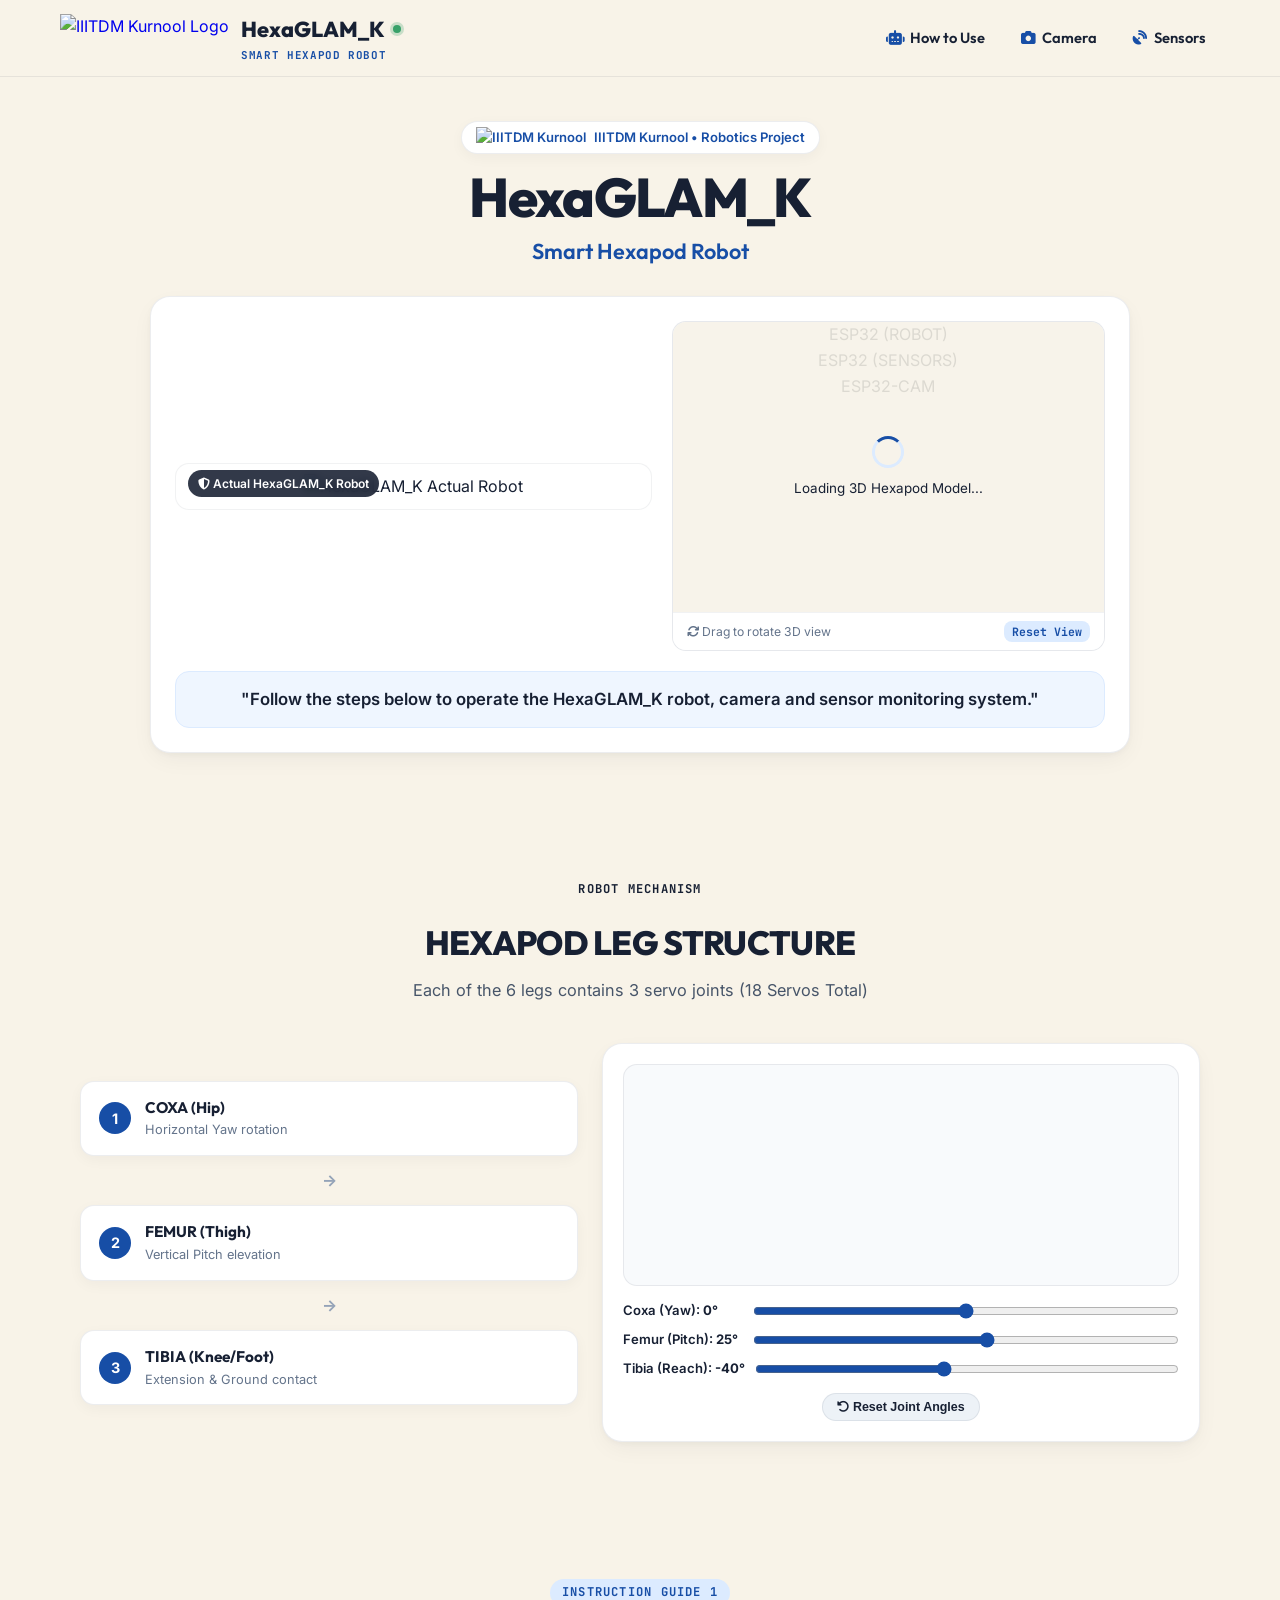
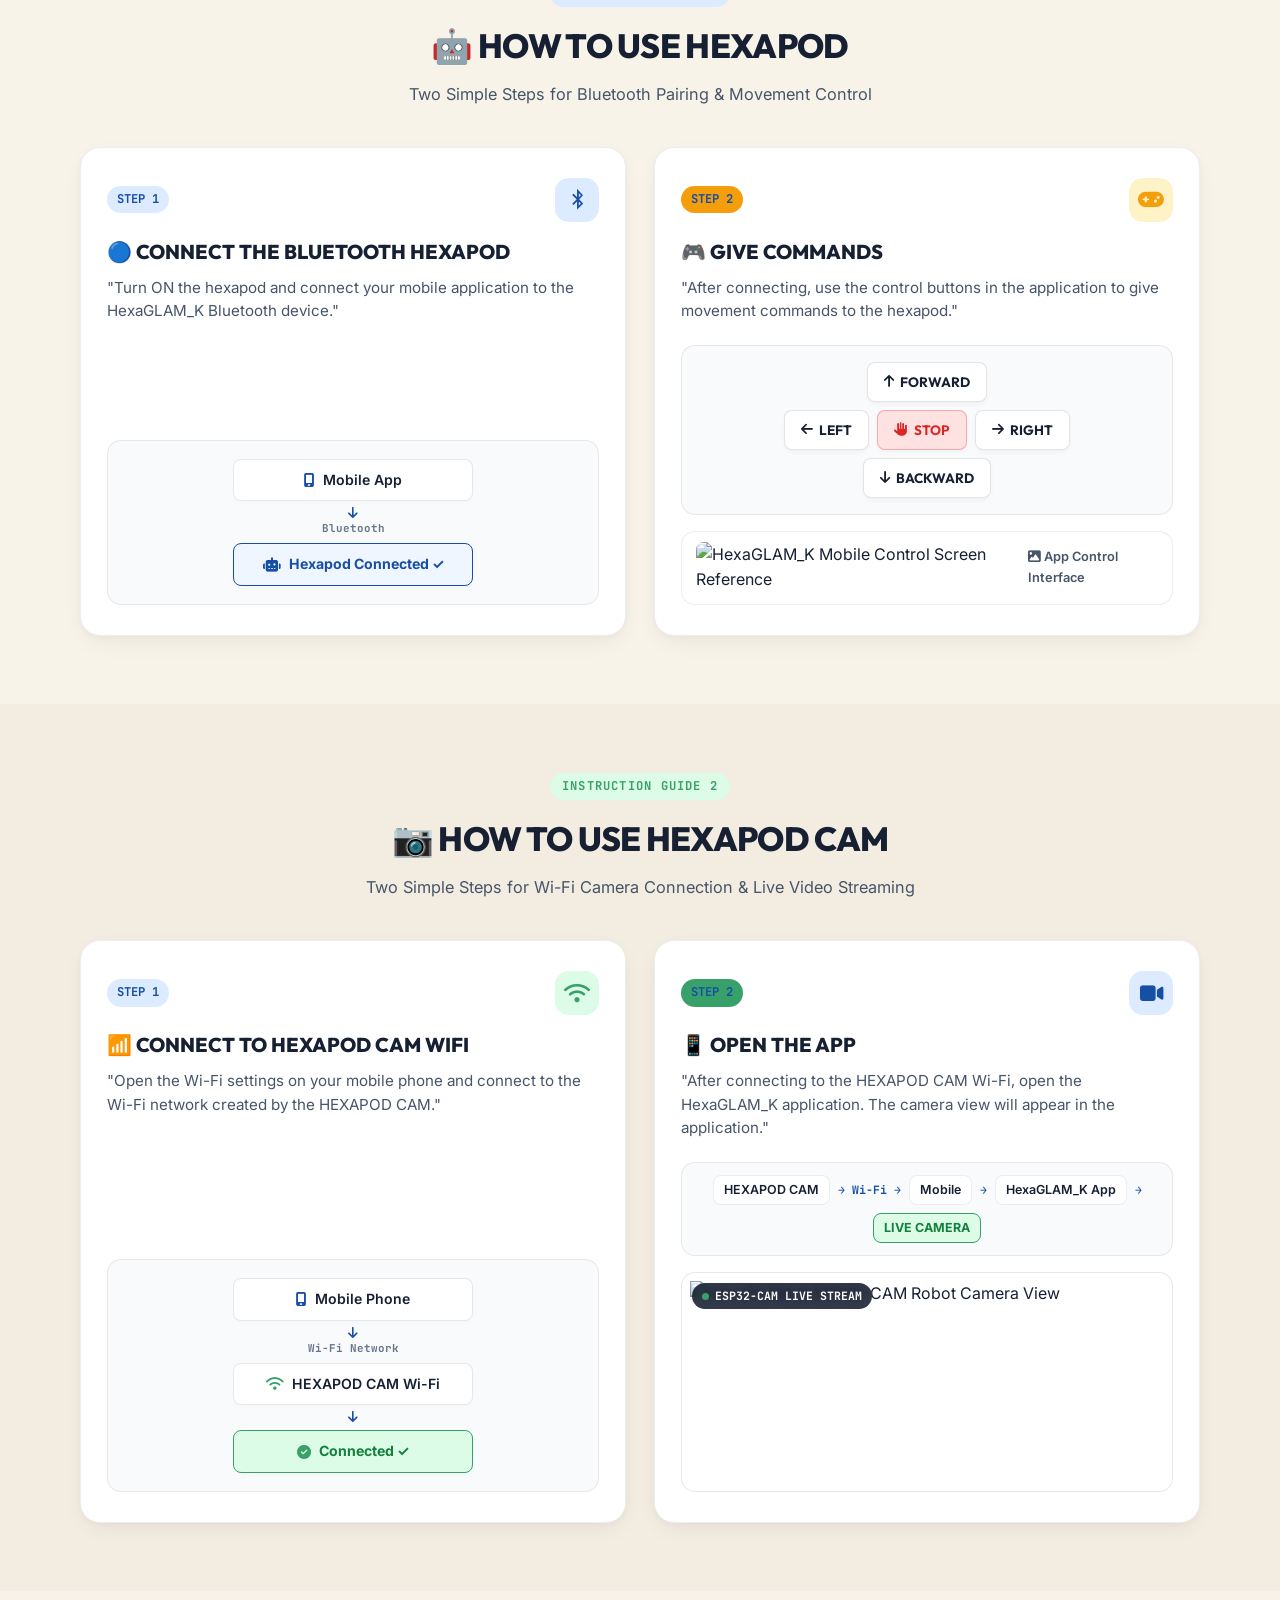
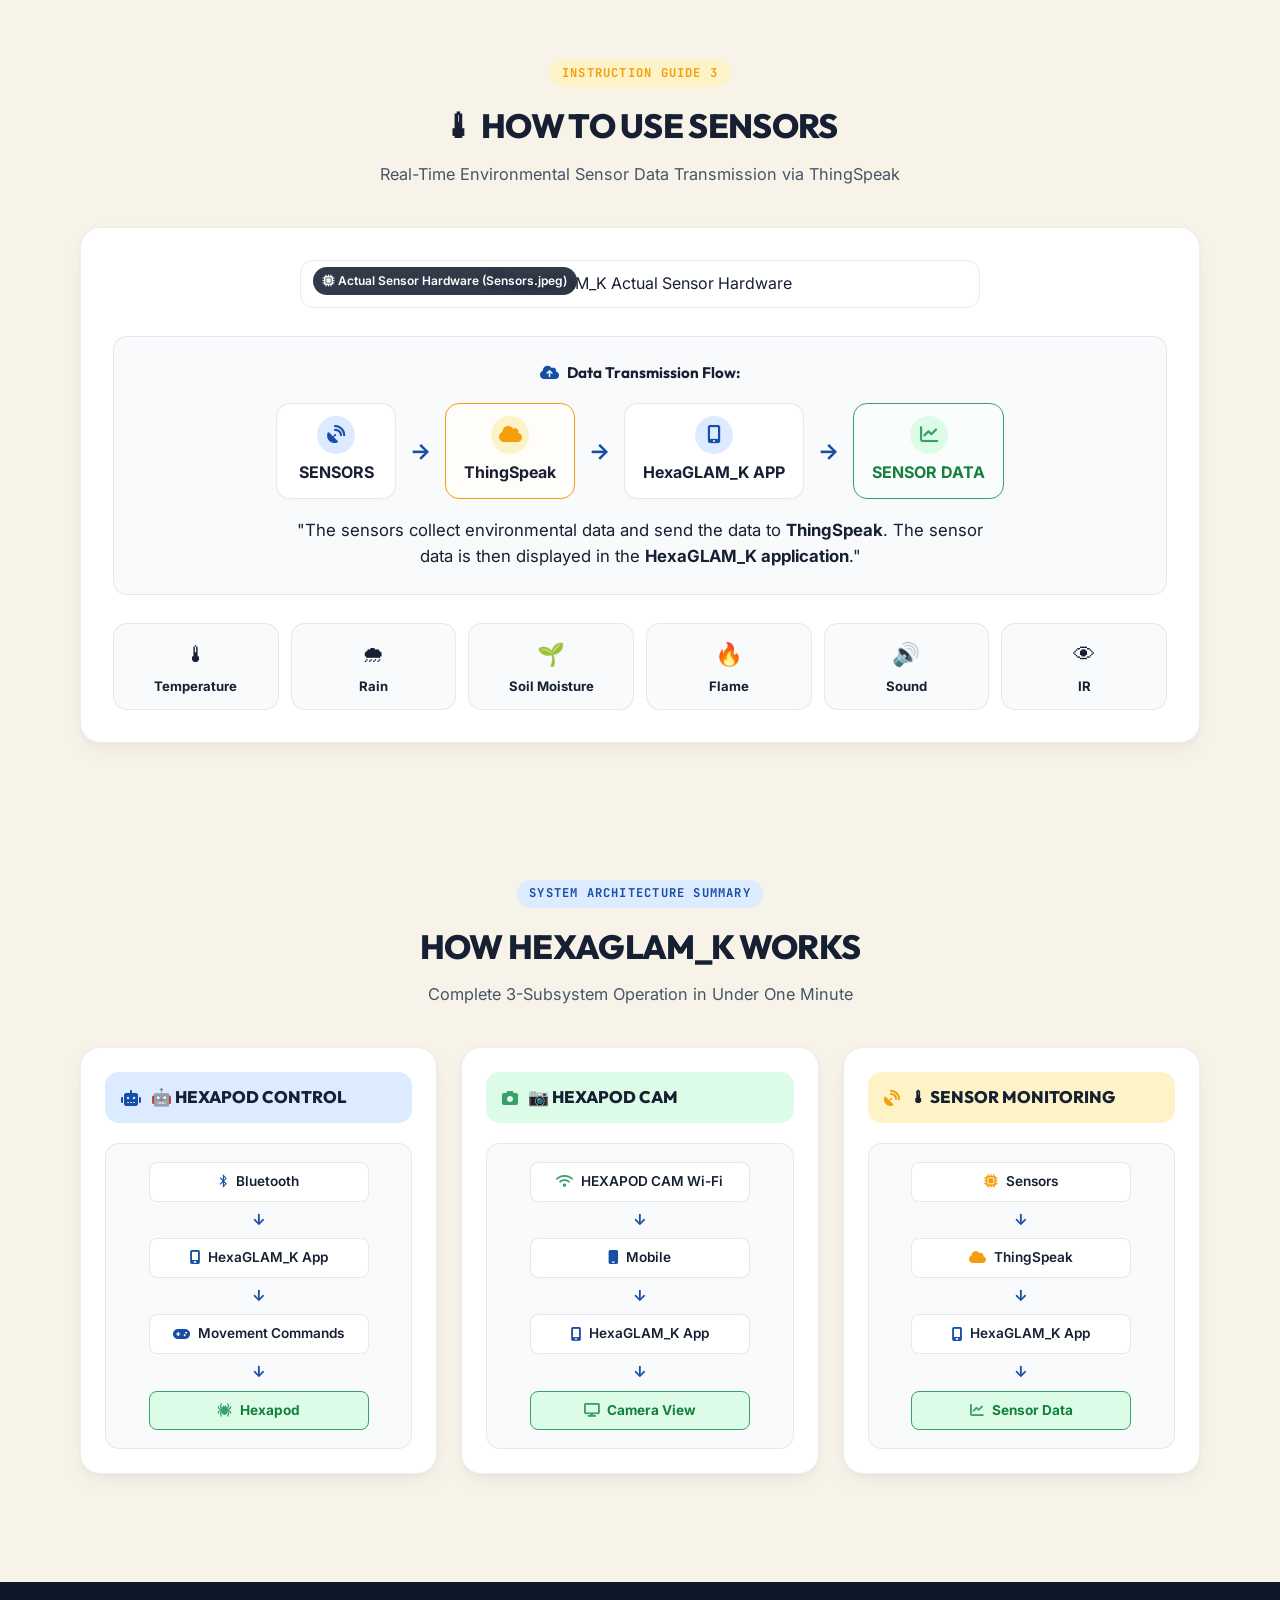
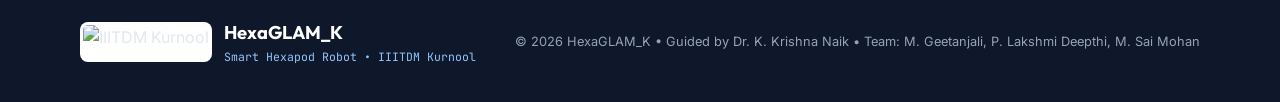
==== Codes/index.html @ fe48b681 "Add files via upload" ====
<!DOCTYPE html>
<html lang="en">

<head>
  <meta charset="UTF-8">
  <meta name="viewport" content="width=device-width, initial-scale=1.0">
  <meta http-equiv="X-UA-Compatible" content="ie=edge">
  <title>HexaGLAM_K – Smart Hexapod Robot | Quick Operation Guide</title>
  <meta name="description"
    content="Quick and simple operational guide for HexaGLAM_K Smart Hexapod Robot, ESP32-CAM live streaming, and ThingSpeak environmental sensor monitoring at IIITDM Kurnool.">

  <!-- Favicon -->
  <link rel="icon" type="image/png" href="assets/IIIT.png">

  <!-- Google Fonts -->
  <link rel="preconnect" href="https://fonts.googleapis.com">
  <link rel="preconnect" href="https://fonts.gstatic.com" crossorigin>
  <link
    href="https://fonts.googleapis.com/css2?family=Inter:wght@400;500;600;700&family=JetBrains+Mono:wght@500;700&family=Outfit:wght@600;700;800&display=swap"
    rel="stylesheet">

  <!-- Font Awesome Icons -->
  <link rel="stylesheet" href="https://cdnjs.cloudflare.com/ajax/libs/font-awesome/6.5.1/css/all.min.css">

  <!-- Custom Stylesheet -->
  <link rel="stylesheet" href="style.css">
</head>

<body id="top">

  <!-- ============================================================
       HEADER (CLEAN & SIMPLE)
       ============================================================ -->
  <header class="site-header" id="siteHeader">
    <div class="header-container">
      <div class="brand-group">
        <a href="#top" class="brand-link" title="HexaGLAM_K - IIITDM Kurnool">
          <img src="assets/IIIT.png" alt="IIITDM Kurnool Logo" class="brand-logo-iiit">
          <div class="brand-text">
            <div class="brand-title">
              HexaGLAM_K
              <span class="badge-status-dot" title="Ready"></span>
            </div>
            <div class="brand-subtitle">SMART HEXAPOD ROBOT</div>
          </div>
        </a>
      </div>

      <nav class="nav-menu" id="navMenu">
        <ul class="nav-list">
          <li><a href="#how-to-use" class="nav-link"><i class="fa-solid fa-robot text-primary"></i> How to Use</a></li>
          <li><a href="#camera-section" class="nav-link"><i class="fa-solid fa-camera text-primary"></i> Camera</a></li>
          <li><a href="#sensors-section" class="nav-link"><i class="fa-solid fa-satellite-dish text-primary"></i>
              Sensors</a></li>
        </ul>
      </nav>

      <button class="hamburger-btn" id="hamburgerBtn" aria-label="Toggle navigation">
        <span class="bar"></span>
        <span class="bar"></span>
        <span class="bar"></span>
      </button>
    </div>
  </header>

  <main>
    <!-- ============================================================
         HERO SECTION
         ============================================================ -->
    <section class="hero-section" id="hero">
      <div class="container hero-center-container">

        <div class="hero-badge">
          <img src="assets/IIIT.png" alt="IIITDM Kurnool" class="badge-icon-img">
          <span>IIITDM Kurnool &bull; Robotics Project</span>
        </div>

        <h1 class="hero-title">HexaGLAM_K</h1>
        <h2 class="hero-subtitle">Smart Hexapod Robot</h2>

        <!-- Actual Uploaded Robot Image Display & 3D Viewer -->
        <div class="hero-robot-card white-card">
          <div class="robot-media-grid">
            <div class="robot-img-wrapper">
              <img src="assets/zoom hexapod.jpeg" alt="HexaGLAM_K Actual Robot"
                class="hero-real-robot-img zoomable-img">
              <div class="robot-img-tag"><i class="fa-solid fa-shield-halved"></i> Actual HexaGLAM_K Robot</div>
            </div>

            <!-- Interactive 3D Canvas -->
            <div class="robot-3d-wrapper">
              <div class="three-container" id="threeCanvasContainer">
                <div class="three-loading" id="threeLoading">
                  <div class="spinner"></div>
                  <p>Loading 3D Hexapod Model...</p>
                </div>
                <div class="hud-annotation hud-esp32" id="hudEsp32">
                  <div class="hud-pin"></div>
                  <div class="hud-box">ESP32 (ROBOT)</div>
                </div>
                <div class="hud-annotation hud-sensors" id="hudSensors">
                  <div class="hud-pin"></div>
                  <div class="hud-box">ESP32 (SENSORS)</div>
                </div>
                <div class="hud-annotation hud-cam" id="hudCam">
                  <div class="hud-pin"></div>
                  <div class="hud-box">ESP32-CAM</div>
                </div>
              </div>
              <div class="robot-3d-hint">
                <span><i class="fa-solid fa-arrows-rotate"></i> Drag to rotate 3D view</span>
                <button class="btn-reset-sm" id="btnResetView">Reset View</button>
              </div>
            </div>
          </div>

          <p class="hero-instruction-lead">
            "Follow the steps below to operate the HexaGLAM_K robot, camera and sensor monitoring system."
          </p>
        </div>

      </div>
    </section>

    <!-- ============================================================
         LEG STRUCTURE & 3-DOF KINEMATICS (KEPT CLEAN & CONCISE)
         ============================================================ -->
    <section class="section leg-section" id="leg-structure">
      <div class="container">
        <div class="section-header text-center">
          <div class="section-tag">ROBOT MECHANISM</div>
          <h2 class="section-title">HEXAPOD LEG STRUCTURE</h2>
          <p class="section-subtitle">Each of the 6 legs contains 3 servo joints (18 Servos Total)</p>
        </div>

        <div class="leg-mini-grid">
          <!-- 3 Joints Cards -->
          <div class="leg-joints-row">
            <div class="joint-pill-card">
              <div class="jp-num">1</div>
              <div>
                <strong>COXA (Hip)</strong>
                <p>Horizontal Yaw rotation</p>
              </div>
            </div>
            <div class="jp-arrow">&rarr;</div>
            <div class="joint-pill-card">
              <div class="jp-num">2</div>
              <div>
                <strong>FEMUR (Thigh)</strong>
                <p>Vertical Pitch elevation</p>
              </div>
            </div>
            <div class="jp-arrow">&rarr;</div>
            <div class="joint-pill-card">
              <div class="jp-num">3</div>
              <div>
                <strong>TIBIA (Knee/Foot)</strong>
                <p>Extension &amp; Ground contact</p>
              </div>
            </div>
          </div>

          <!-- Interactive 2D Leg Simulator -->
          <div class="leg-sim-card white-card">
            <div class="leg-sim-canvas-box">
              <canvas id="legCanvas" width="400" height="220"></canvas>
            </div>
            <div class="leg-sim-controls">
              <div class="slider-row">
                <span>Coxa (Yaw): <b id="valCoxa">0&deg;</b></span>
                <input type="range" id="sliderCoxa" min="-45" max="45" value="0" class="custom-range">
              </div>
              <div class="slider-row">
                <span>Femur (Pitch): <b id="valFemur">25&deg;</b></span>
                <input type="range" id="sliderFemur" min="-30" max="70" value="25" class="custom-range">
              </div>
              <div class="slider-row">
                <span>Tibia (Reach): <b id="valTibia">-40&deg;</b></span>
                <input type="range" id="sliderTibia" min="-80" max="10" value="-40" class="custom-range">
              </div>
              <button class="btn-secondary-sm" id="btnResetLegSliders"><i class="fa-solid fa-rotate-left"></i> Reset
                Joint Angles</button>
            </div>
          </div>
        </div>
      </div>
    </section>

    <!-- ============================================================
         SECTION 1 — HOW TO USE HEXAPOD
         ============================================================ -->
    <section class="section guide-section" id="how-to-use">
      <div class="container">
        <div class="section-header text-center">
          <div class="section-tag bg-blue-light text-primary">INSTRUCTION GUIDE 1</div>
          <h2 class="section-title">🤖 HOW TO USE HEXAPOD</h2>
          <p class="section-subtitle">Two Simple Steps for Bluetooth Pairing &amp; Movement Control</p>
        </div>

        <div class="steps-two-grid">

          <!-- STEP 1 -->
          <div class="step-guide-card white-card">
            <div class="step-card-header">
              <span class="step-number-badge">STEP 1</span>
              <div class="step-header-icon bg-blue-light"><i class="fa-brands fa-bluetooth-b text-primary"></i></div>
            </div>

            <h3 class="step-card-title">🔵 CONNECT THE BLUETOOTH HEXAPOD</h3>
            <p class="step-card-desc">
              "Turn ON the hexapod and connect your mobile application to the HexaGLAM_K Bluetooth device."
            </p>

            <!-- Visual Flow -->
            <div class="step-visual-flow">
              <div class="flow-pill"><i class="fa-solid fa-mobile-screen text-primary"></i> Mobile App</div>
              <div class="flow-arrow-down"><i class="fa-solid fa-arrow-down"></i> <span>Bluetooth</span></div>
              <div class="flow-pill highlight-pill"><i class="fa-solid fa-robot text-primary"></i> Hexapod Connected
                &check;</div>
            </div>
          </div>

          <!-- STEP 2 -->
          <div class="step-guide-card white-card">
            <div class="step-card-header">
              <span class="step-number-badge bg-orange text-white">STEP 2</span>
              <div class="step-header-icon bg-orange-light"><i class="fa-solid fa-gamepad text-orange"></i></div>
            </div>

            <h3 class="step-card-title">🎮 GIVE COMMANDS</h3>
            <p class="step-card-desc">
              "After connecting, use the control buttons in the application to give movement commands to the hexapod."
            </p>

            <!-- Visual Command Buttons -->
            <div class="visual-buttons-pad">
              <div class="pad-btn-grid">
                <button class="v-btn" data-cmd="forward"><i class="fa-solid fa-arrow-up"></i> FORWARD</button>
                <div class="v-btn-row">
                  <button class="v-btn" data-cmd="left"><i class="fa-solid fa-arrow-left"></i> LEFT</button>
                  <button class="v-btn v-btn-stop" data-cmd="stop"><i class="fa-solid fa-hand"></i> STOP</button>
                  <button class="v-btn" data-cmd="right"><i class="fa-solid fa-arrow-right"></i> RIGHT</button>
                </div>
                <button class="v-btn" data-cmd="backward"><i class="fa-solid fa-arrow-down"></i> BACKWARD</button>
              </div>

              <!-- App Visual Reference Thumbnail -->
              <div class="app-ref-thumb">
                <img src="assets/App 3screens.png" alt="HexaGLAM_K Mobile Control Screen Reference"
                  class="ref-crop zoomable-img">
                <span class="ref-caption"><i class="fa-solid fa-image"></i> App Control Interface</span>
              </div>
            </div>
          </div>

        </div>
      </div>
    </section>

    <!-- ============================================================
         SECTION 2 — HOW TO USE HEXAPOD CAM
         ============================================================ -->
    <section class="section guide-section bg-cream-alt" id="camera-section">
      <div class="container">
        <div class="section-header text-center">
          <div class="section-tag bg-green-light text-green">INSTRUCTION GUIDE 2</div>
          <h2 class="section-title">📷 HOW TO USE HEXAPOD CAM</h2>
          <p class="section-subtitle">Two Simple Steps for Wi-Fi Camera Connection &amp; Live Video Streaming</p>
        </div>

        <div class="steps-two-grid">

          <!-- CAM STEP 1 -->
          <div class="step-guide-card white-card">
            <div class="step-card-header">
              <span class="step-number-badge">STEP 1</span>
              <div class="step-header-icon bg-green-light"><i class="fa-solid fa-wifi text-green"></i></div>
            </div>

            <h3 class="step-card-title">📶 CONNECT TO HEXAPOD CAM WIFI</h3>
            <p class="step-card-desc">
              "Open the Wi-Fi settings on your mobile phone and connect to the Wi-Fi network created by the HEXAPOD
              CAM."
            </p>

            <!-- Visual Flow -->
            <div class="step-visual-flow">
              <div class="flow-pill"><i class="fa-solid fa-mobile-screen text-primary"></i> Mobile Phone</div>
              <div class="flow-arrow-down"><i class="fa-solid fa-arrow-down"></i> <span>Wi-Fi Network</span></div>
              <div class="flow-pill"><i class="fa-solid fa-wifi text-green"></i> HEXAPOD CAM Wi-Fi</div>
              <div class="flow-arrow-down"><i class="fa-solid fa-arrow-down"></i></div>
              <div class="flow-pill highlight-pill-green"><i class="fa-solid fa-circle-check text-green"></i> Connected
                &check;</div>
            </div>
          </div>

          <!-- CAM STEP 2 -->
          <div class="step-guide-card white-card">
            <div class="step-card-header">
              <span class="step-number-badge bg-green text-white">STEP 2</span>
              <div class="step-header-icon bg-blue-light"><i class="fa-solid fa-video text-primary"></i></div>
            </div>

            <h3 class="step-card-title">📱 OPEN THE APP</h3>
            <p class="step-card-desc">
              "After connecting to the HEXAPOD CAM Wi-Fi, open the HexaGLAM_K application. The camera view will appear
              in the application."
            </p>

            <!-- Complete Camera Data Flow -->
            <div class="cam-horizontal-flow">
              <span class="ch-node">HEXAPOD CAM</span>
              <span class="ch-arr">&rarr; Wi-Fi &rarr;</span>
              <span class="ch-node">Mobile</span>
              <span class="ch-arr">&rarr;</span>
              <span class="ch-node">HexaGLAM_K App</span>
              <span class="ch-arr">&rarr;</span>
              <span class="ch-node highlight-ch">LIVE CAMERA</span>
            </div>

            <!-- Live Camera Preview Frame -->
            <div class="camera-preview-box">
              <img src="assets/hexapod_camera_robot.jpg" alt="HexaGLAM_K ESP32-CAM Robot Camera View"
                class="cam-preview-img zoomable-img">
              <div class="cam-live-hud">
                <span class="live-dot-pulse"></span>
                <span>ESP32-CAM LIVE STREAM</span>
              </div>
            </div>
          </div>

        </div>
      </div>
    </section>

    <!-- ============================================================
         SECTION 3 — HOW TO USE SENSORS
         ============================================================ -->
    <section class="section guide-section" id="sensors-section">
      <div class="container">
        <div class="section-header text-center">
          <div class="section-tag bg-orange-light text-orange">INSTRUCTION GUIDE 3</div>
          <h2 class="section-title">🌡 HOW TO USE SENSORS</h2>
          <p class="section-subtitle">Real-Time Environmental Sensor Data Transmission via ThingSpeak</p>
        </div>

        <div class="sensors-guide-card white-card">
          <!-- Real Sensor Hardware Image -->
          <div class="sensors-img-row">
            <div class="sensors-real-img-wrapper">
              <img src="assets/Sensors.jpeg" alt="HexaGLAM_K Actual Sensor Hardware"
                class="sensors-actual-img zoomable-img">
              <div class="sensors-caption-tag"><i class="fa-solid fa-microchip"></i> Actual Sensor Hardware
                (Sensors.jpeg)</div>
            </div>
          </div>

          <!-- Main Explanation Flow (SENSORS -> ThingSpeak -> App -> SENSOR DATA) -->
          <div class="sensor-main-flow-box">
            <div class="s-flow-title">
              <i class="fa-solid fa-cloud-arrow-up text-primary"></i> Data Transmission Flow:
            </div>

            <div class="s-pipeline-row">
              <div class="s-pipe-node">
                <div class="s-pipe-icon bg-blue-light"><i class="fa-solid fa-satellite-dish text-primary"></i></div>
                <strong>SENSORS</strong>
              </div>
              <div class="s-pipe-arr">&rarr;</div>
              <div class="s-pipe-node highlight-thingspeak">
                <div class="s-pipe-icon bg-orange-light"><i class="fa-solid fa-cloud text-orange"></i></div>
                <strong>ThingSpeak</strong>
              </div>
              <div class="s-pipe-arr">&rarr;</div>
              <div class="s-pipe-node">
                <div class="s-pipe-icon bg-blue-light"><i class="fa-solid fa-mobile-screen-button text-primary"></i>
                </div>
                <strong>HexaGLAM_K APP</strong>
              </div>
              <div class="s-pipe-arr">&rarr;</div>
              <div class="s-pipe-node highlight-s-data">
                <div class="s-pipe-icon bg-green-light"><i class="fa-solid fa-chart-line text-green"></i></div>
                <strong>SENSOR DATA</strong>
              </div>
            </div>

            <p class="sensor-explanation-text">
              "The sensors collect environmental data and send the data to <strong>ThingSpeak</strong>. The sensor data
              is then displayed in the <strong>HexaGLAM_K application</strong>."
            </p>
          </div>

          <!-- Six Simple Sensor Labels -->
          <div class="six-sensor-labels-grid">
            <div class="sensor-chip-item">
              <span class="chip-emoji">🌡</span>
              <span class="chip-name">Temperature</span>
            </div>

            <div class="sensor-chip-item">
              <span class="chip-emoji">🌧</span>
              <span class="chip-name">Rain</span>
            </div>

            <div class="sensor-chip-item">
              <span class="chip-emoji">🌱</span>
              <span class="chip-name">Soil Moisture</span>
            </div>

            <div class="sensor-chip-item">
              <span class="chip-emoji">🔥</span>
              <span class="chip-name">Flame</span>
            </div>

            <div class="sensor-chip-item">
              <span class="chip-emoji">🔊</span>
              <span class="chip-name">Sound</span>
            </div>

            <div class="sensor-chip-item">
              <span class="chip-emoji">👁</span>
              <span class="chip-name">IR</span>
            </div>
          </div>
        </div>
      </div>
    </section>

    <!-- ============================================================
         FINAL THREE-PART SUMMARY: HOW HEXAGLAM_K WORKS
         ============================================================ -->
    <section class="section summary-section" id="summary-section">
      <div class="container">
        <div class="section-header text-center">
          <div class="section-tag bg-blue-light text-primary">SYSTEM ARCHITECTURE SUMMARY</div>
          <h2 class="section-title">HOW HEXAGLAM_K WORKS</h2>
          <p class="section-subtitle">Complete 3-Subsystem Operation in Under One Minute</p>
        </div>

        <div class="three-summary-grid">

          <!-- Card 1: HEXAPOD CONTROL -->
          <div class="summary-card white-card">
            <div class="sum-card-header bg-blue-light">
              <i class="fa-solid fa-robot text-primary"></i>
              <h3>🤖 HEXAPOD CONTROL</h3>
            </div>

            <div class="sum-flow-chain">
              <div class="sum-chain-step">
                <i class="fa-brands fa-bluetooth-b text-primary"></i>
                <span>Bluetooth</span>
              </div>
              <div class="sum-chain-arrow">&darr;</div>
              <div class="sum-chain-step">
                <i class="fa-solid fa-mobile-screen text-primary"></i>
                <span>HexaGLAM_K App</span>
              </div>
              <div class="sum-chain-arrow">&darr;</div>
              <div class="sum-chain-step">
                <i class="fa-solid fa-gamepad text-primary"></i>
                <span>Movement Commands</span>
              </div>
              <div class="sum-chain-arrow">&darr;</div>
              <div class="sum-chain-step highlight-chain-end">
                <i class="fa-solid fa-spider text-green"></i>
                <strong>Hexapod</strong>
              </div>
            </div>
          </div>

          <!-- Card 2: HEXAPOD CAM -->
          <div class="summary-card white-card">
            <div class="sum-card-header bg-green-light">
              <i class="fa-solid fa-camera text-green"></i>
              <h3>📷 HEXAPOD CAM</h3>
            </div>

            <div class="sum-flow-chain">
              <div class="sum-chain-step">
                <i class="fa-solid fa-wifi text-green"></i>
                <span>HEXAPOD CAM Wi-Fi</span>
              </div>
              <div class="sum-chain-arrow">&darr;</div>
              <div class="sum-chain-step">
                <i class="fa-solid fa-mobile text-primary"></i>
                <span>Mobile</span>
              </div>
              <div class="sum-chain-arrow">&darr;</div>
              <div class="sum-chain-step">
                <i class="fa-solid fa-mobile-screen-button text-primary"></i>
                <span>HexaGLAM_K App</span>
              </div>
              <div class="sum-chain-arrow">&darr;</div>
              <div class="sum-chain-step highlight-chain-end">
                <i class="fa-solid fa-display text-green"></i>
                <strong>Camera View</strong>
              </div>
            </div>
          </div>

          <!-- Card 3: SENSOR MONITORING -->
          <div class="summary-card white-card">
            <div class="sum-card-header bg-orange-light">
              <i class="fa-solid fa-satellite-dish text-orange"></i>
              <h3>🌡 SENSOR MONITORING</h3>
            </div>

            <div class="sum-flow-chain">
              <div class="sum-chain-step">
                <i class="fa-solid fa-microchip text-orange"></i>
                <span>Sensors</span>
              </div>
              <div class="sum-chain-arrow">&darr;</div>
              <div class="sum-chain-step">
                <i class="fa-solid fa-cloud text-orange"></i>
                <span>ThingSpeak</span>
              </div>
              <div class="sum-chain-arrow">&darr;</div>
              <div class="sum-chain-step">
                <i class="fa-solid fa-mobile-screen text-primary"></i>
                <span>HexaGLAM_K App</span>
              </div>
              <div class="sum-chain-arrow">&darr;</div>
              <div class="sum-chain-step highlight-chain-end">
                <i class="fa-solid fa-chart-line text-green"></i>
                <strong>Sensor Data</strong>
              </div>
            </div>
          </div>

        </div>
      </div>
    </section>

    <!-- Lightbox Modal for Image Zooming -->
    <div class="lightbox-modal" id="lightboxModal" aria-hidden="true">
      <div class="lightbox-backdrop" id="lightboxBackdrop"></div>
      <div class="lightbox-content">
        <button class="lightbox-close" id="lightboxClose">&times;</button>
        <div class="lightbox-img-wrapper">
          <img src="" alt="Zoom preview" id="lightboxImg">
          <div class="lightbox-caption" id="lightboxCaption"></div>
        </div>
      </div>
    </div>

  </main>

  <!-- ============================================================
       FOOTER
       ============================================================ -->
  <footer class="site-footer">
    <div class="container footer-simple-container">
      <div class="footer-brand-row">
        <img src="assets/IIIT.png" alt="IIITDM Kurnool" class="footer-logo">
        <div>
          <h4>HexaGLAM_K</h4>
          <p>Smart Hexapod Robot &bull; IIITDM Kurnool</p>
        </div>
      </div>
      <p class="footer-credit">&copy; 2026 HexaGLAM_K &bull; Guided by Dr. K. Krishna Naik &bull; Team: M. Geetanjali,
        P. Lakshmi Deepthi, M. Sai Mohan</p>
    </div>
  </footer>

  <!-- Three.js CDN -->
  <script src="https://cdnjs.cloudflare.com/ajax/libs/three.js/r128/three.min.js"></script>
  <script src="https://cdn.jsdelivr.net/npm/three@0.128.0/examples/js/controls/OrbitControls.js"></script>

  <!-- JavaScript -->
  <script src="script.js"></script>
</body>

</html>
---- Codes/style.css ----
/* ============================================================
   HexaGLAM_K - Smart Hexapod Robot
   Clean, Modern & Simple Instruction & Operation Guide Stylesheet
   Designed for IIITDM Kurnool Robotics Project
   ============================================================ */

:root {
  /* User-Specified Palette */
  --bg-cream: #F8F3E8;
  --bg-cream-alt: #F3ECE0;
  --bg-white: #FFFFFF;
  
  --text-dark-navy: #172033;
  --text-navy-muted: #475569;
  --text-navy-light: #64748B;
  
  --primary-blue: #174EA6;
  --primary-blue-hover: #123C82;
  --light-blue: #DCEBFF;
  --light-blue-surface: #EFF6FF;
  
  --deep-navy: #0F172A;
  
  --color-green: #38A169;
  --color-green-light: #DCFCE7;
  --color-orange: #F59E0B;
  --color-orange-light: #FEF3C7;
  --color-red: #DC2626;
  --color-red-light: #FEE2E2;

  /* Card & Shadow tokens */
  --card-border: 1px solid rgba(23, 32, 51, 0.08);
  --card-shadow-sm: 0 4px 14px rgba(23, 32, 51, 0.04);
  --card-shadow-md: 0 8px 24px -4px rgba(23, 32, 51, 0.06), 0 2px 6px -1px rgba(23, 32, 51, 0.04);
  --card-shadow-lg: 0 16px 36px -6px rgba(23, 78, 166, 0.10);

  /* Radius & Transitions */
  --radius-sm: 8px;
  --radius-md: 14px;
  --radius-lg: 20px;
  --radius-xl: 28px;
  --radius-full: 9999px;

  --transition-fast: 0.18s ease;
  --transition-normal: 0.28s ease;

  /* Typography */
  --font-headings: 'Outfit', -apple-system, BlinkMacSystemFont, sans-serif;
  --font-body: 'Inter', -apple-system, BlinkMacSystemFont, sans-serif;
  --font-mono: 'JetBrains Mono', monospace;
}

/* Global Reset */
*, *::before, *::after {
  box-sizing: border-box;
  margin: 0;
  padding: 0;
}

html {
  scroll-behavior: smooth;
  font-size: 16px;
}

body {
  background-color: var(--bg-cream);
  color: var(--text-dark-navy);
  font-family: var(--font-body);
  line-height: 1.6;
  overflow-x: hidden;
}

/* Utilities */
.container {
  width: 100%;
  max-width: 1160px;
  margin-left: auto;
  margin-right: auto;
  padding-left: 20px;
  padding-right: 20px;
}

.section {
  padding: 68px 0;
  position: relative;
}

.bg-cream-alt {
  background-color: var(--bg-cream-alt);
}

.text-center { text-align: center; }
.text-primary { color: var(--primary-blue) !important; }
.text-green { color: var(--color-green) !important; }
.text-orange { color: var(--color-orange) !important; }
.text-red { color: var(--color-red) !important; }

.bg-blue-light { background-color: var(--light-blue) !important; }
.bg-green-light { background-color: var(--color-green-light) !important; }
.bg-orange-light { background-color: var(--color-orange-light) !important; }
.bg-orange { background-color: var(--color-orange) !important; }
.bg-green { background-color: var(--color-green) !important; }

/* White Card Standard */
.white-card {
  background: var(--bg-white);
  border: var(--card-border);
  border-radius: var(--radius-lg);
  box-shadow: var(--card-shadow-md);
  padding: 32px;
  transition: var(--transition-normal);
}

.white-card:hover {
  box-shadow: var(--card-shadow-lg);
}

/* Section Header */
.section-header {
  margin-bottom: 40px;
  max-width: 780px;
  margin-left: auto;
  margin-right: auto;
}

.section-tag {
  display: inline-block;
  font-family: var(--font-mono);
  font-size: 0.76rem;
  font-weight: 700;
  letter-spacing: 0.1em;
  padding: 4px 12px;
  border-radius: var(--radius-full);
  margin-bottom: 12px;
  text-transform: uppercase;
}

.section-title {
  font-family: var(--font-headings);
  font-size: 2.1rem;
  font-weight: 800;
  color: var(--text-dark-navy);
  letter-spacing: -0.02em;
  margin-bottom: 8px;
}

.section-subtitle {
  font-size: 1.02rem;
  color: var(--text-navy-muted);
}

/* ============================================================
   HEADER
   ============================================================ */
.site-header {
  position: sticky;
  top: 0;
  z-index: 1000;
  background: rgba(248, 243, 232, 0.94);
  backdrop-filter: blur(12px);
  border-bottom: 1px solid rgba(23, 32, 51, 0.08);
}

.header-container {
  display: flex;
  align-items: center;
  justify-content: space-between;
  padding: 12px 20px;
  max-width: 1200px;
  margin: 0 auto;
}

.brand-link {
  display: flex;
  align-items: center;
  gap: 12px;
  text-decoration: none;
}

.brand-logo-iiit {
  height: 48px;
  width: auto;
  object-fit: contain;
}

.brand-title {
  font-family: var(--font-headings);
  font-size: 1.35rem;
  font-weight: 800;
  color: var(--text-dark-navy);
  display: flex;
  align-items: center;
  gap: 8px;
}

.badge-status-dot {
  width: 8px;
  height: 8px;
  background-color: var(--color-green);
  border-radius: 50%;
  display: inline-block;
  box-shadow: 0 0 0 3px rgba(56, 161, 105, 0.25);
}

.brand-subtitle {
  font-family: var(--font-mono);
  font-size: 0.68rem;
  font-weight: 700;
  color: var(--primary-blue);
  letter-spacing: 0.06em;
}

.nav-list {
  display: flex;
  list-style: none;
  align-items: center;
  gap: 8px;
}

.nav-link {
  font-family: var(--font-headings);
  font-size: 0.92rem;
  font-weight: 600;
  color: var(--text-dark-navy);
  padding: 8px 14px;
  border-radius: var(--radius-sm);
  display: flex;
  align-items: center;
  gap: 6px;
  text-decoration: none;
  transition: var(--transition-fast);
}

.nav-link:hover {
  background: var(--light-blue);
  color: var(--primary-blue);
}

.nav-btn-highlight {
  background: var(--primary-blue);
  color: #FFFFFF !important;
}

.nav-btn-highlight:hover {
  background: var(--primary-blue-hover) !important;
}

.hamburger-btn {
  display: none;
  flex-direction: column;
  justify-content: space-between;
  width: 26px;
  height: 18px;
  background: none;
  border: none;
  cursor: pointer;
}

.hamburger-btn .bar {
  width: 100%;
  height: 2.5px;
  background: var(--text-dark-navy);
  border-radius: 2px;
}

/* ============================================================
   HERO SECTION
   ============================================================ */
.hero-section {
  padding: 44px 0 54px 0;
}

.hero-center-container {
  display: flex;
  flex-direction: column;
  align-items: center;
  text-align: center;
}

.hero-badge {
  display: inline-flex;
  align-items: center;
  gap: 8px;
  background: var(--bg-white);
  border: var(--card-border);
  padding: 5px 14px;
  border-radius: var(--radius-full);
  font-size: 0.82rem;
  font-weight: 600;
  color: var(--primary-blue);
  margin-bottom: 14px;
  box-shadow: var(--card-shadow-sm);
}

.badge-icon-img {
  height: 20px;
  width: auto;
}

.hero-title {
  font-family: var(--font-headings);
  font-size: 3.4rem;
  font-weight: 800;
  letter-spacing: -0.03em;
  color: var(--text-dark-navy);
  line-height: 1.1;
  margin-bottom: 6px;
}

.hero-subtitle {
  font-family: var(--font-headings);
  font-size: 1.35rem;
  font-weight: 600;
  color: var(--primary-blue);
  margin-bottom: 28px;
}

.hero-robot-card {
  width: 100%;
  max-width: 980px;
  padding: 24px;
  margin: 0 auto;
}

.robot-media-grid {
  display: grid;
  grid-template-columns: 1.1fr 1fr;
  gap: 20px;
  align-items: center;
  margin-bottom: 20px;
}

.robot-img-wrapper {
  position: relative;
  background: #FFFFFF;
  border-radius: var(--radius-md);
  overflow: hidden;
  border: 1px solid rgba(23, 32, 51, 0.06);
  display: flex;
  justify-content: center;
  padding: 10px;
}

.hero-real-robot-img {
  max-width: 100%;
  max-height: 320px;
  object-fit: contain;
  transition: transform var(--transition-normal);
  cursor: zoom-in;
}

.hero-real-robot-img:hover {
  transform: scale(1.03);
}

.robot-img-tag {
  position: absolute;
  bottom: 12px;
  left: 12px;
  background: rgba(15, 23, 42, 0.85);
  backdrop-filter: blur(4px);
  color: #FFFFFF;
  font-size: 0.75rem;
  font-weight: 600;
  padding: 4px 10px;
  border-radius: var(--radius-full);
}

.robot-3d-wrapper {
  display: flex;
  flex-direction: column;
  background: #F8FAFC;
  border-radius: var(--radius-md);
  border: 1px solid rgba(23, 32, 51, 0.08);
  overflow: hidden;
}

.three-container {
  width: 100%;
  height: 290px;
  position: relative;
  cursor: grab;
}

.three-loading {
  position: absolute;
  top: 0;
  left: 0;
  width: 100%;
  height: 100%;
  display: flex;
  flex-direction: column;
  align-items: center;
  justify-content: center;
  background: rgba(248, 243, 232, 0.88);
  gap: 10px;
  font-size: 0.84rem;
  z-index: 10;
}

.spinner {
  width: 32px;
  height: 32px;
  border: 3px solid var(--light-blue);
  border-top-color: var(--primary-blue);
  border-radius: 50%;
  animation: spin 0.8s linear infinite;
}

@keyframes spin { to { transform: rotate(360deg); } }

.robot-3d-hint {
  display: flex;
  align-items: center;
  justify-content: space-between;
  padding: 8px 14px;
  background: #FFFFFF;
  border-top: 1px solid rgba(23, 32, 51, 0.06);
  font-size: 0.76rem;
  color: var(--text-navy-light);
}

.btn-reset-sm {
  font-family: var(--font-mono);
  font-size: 0.72rem;
  font-weight: 700;
  background: var(--light-blue);
  color: var(--primary-blue);
  padding: 3px 8px;
  border-radius: var(--radius-sm);
  border: none;
  cursor: pointer;
}

.hero-instruction-lead {
  font-size: 1.05rem;
  font-weight: 600;
  color: var(--text-dark-navy);
  background: var(--light-blue-surface);
  border: 1px solid var(--light-blue);
  border-radius: var(--radius-md);
  padding: 14px 20px;
  margin-top: 4px;
}

/* ============================================================
   LEG STRUCTURE SECTION
   ============================================================ */
.leg-mini-grid {
  display: grid;
  grid-template-columns: 1fr 1.2fr;
  gap: 24px;
  align-items: center;
}

.leg-joints-row {
  display: flex;
  flex-direction: column;
  gap: 12px;
}

.joint-pill-card {
  background: var(--bg-white);
  border: var(--card-border);
  border-radius: var(--radius-md);
  padding: 14px 18px;
  display: flex;
  align-items: center;
  gap: 14px;
  box-shadow: var(--card-shadow-sm);
}

.jp-num {
  width: 32px;
  height: 32px;
  background: var(--primary-blue);
  color: #FFFFFF;
  border-radius: 50%;
  display: flex;
  align-items: center;
  justify-content: center;
  font-weight: 700;
  font-size: 0.9rem;
  flex-shrink: 0;
}

.joint-pill-card strong {
  display: block;
  font-family: var(--font-headings);
  font-size: 0.96rem;
  color: var(--text-dark-navy);
}

.joint-pill-card p {
  font-size: 0.8rem;
  color: var(--text-navy-light);
}

.jp-arrow {
  text-align: center;
  color: #94A3B8;
  font-weight: 700;
}

.leg-sim-card {
  padding: 20px;
}

.leg-sim-canvas-box {
  background: #F8FAFC;
  border-radius: var(--radius-md);
  border: 1px solid rgba(23, 32, 51, 0.08);
  display: flex;
  align-items: center;
  justify-content: center;
  margin-bottom: 14px;
}

#legCanvas {
  max-width: 100%;
  height: auto;
}

.leg-sim-controls {
  display: flex;
  flex-direction: column;
  gap: 8px;
}

.slider-row {
  display: flex;
  align-items: center;
  justify-content: space-between;
  gap: 10px;
  font-size: 0.82rem;
  font-weight: 600;
}

.slider-row span { min-width: 120px; }

.custom-range {
  flex-grow: 1;
  accent-color: var(--primary-blue);
}

.btn-secondary-sm {
  margin-top: 6px;
  background: #EDF2F7;
  color: var(--text-dark-navy);
  font-size: 0.78rem;
  font-weight: 600;
  padding: 6px 14px;
  border-radius: var(--radius-full);
  border: 1px solid rgba(23, 32, 51, 0.08);
  cursor: pointer;
  align-self: center;
}

/* ============================================================
   INSTRUCTION SECTIONS (HOW TO USE)
   ============================================================ */
.steps-two-grid {
  display: grid;
  grid-template-columns: 1fr 1fr;
  gap: 28px;
}

.step-guide-card {
  display: flex;
  flex-direction: column;
  padding: 30px 26px;
}

.step-card-header {
  display: flex;
  align-items: center;
  justify-content: space-between;
  margin-bottom: 14px;
}

.step-number-badge {
  font-family: var(--font-mono);
  font-size: 0.76rem;
  font-weight: 700;
  color: var(--primary-blue);
  background: var(--light-blue);
  padding: 4px 10px;
  border-radius: var(--radius-full);
}

.step-header-icon {
  width: 44px;
  height: 44px;
  border-radius: var(--radius-md);
  display: flex;
  align-items: center;
  justify-content: center;
  font-size: 1.3rem;
}

.step-card-title {
  font-family: var(--font-headings);
  font-size: 1.25rem;
  font-weight: 800;
  color: var(--text-dark-navy);
  margin-bottom: 8px;
}

.step-card-desc {
  font-size: 0.95rem;
  color: var(--text-navy-muted);
  line-height: 1.55;
  margin-bottom: 22px;
}

/* Visual Flow Chains */
.step-visual-flow {
  background: #F8FAFC;
  border: 1px solid rgba(23, 32, 51, 0.08);
  border-radius: var(--radius-md);
  padding: 18px;
  display: flex;
  flex-direction: column;
  align-items: center;
  gap: 6px;
  margin-top: auto;
}

.flow-pill {
  background: #FFFFFF;
  border: 1px solid rgba(23, 32, 51, 0.1);
  border-radius: var(--radius-sm);
  padding: 9px 18px;
  font-size: 0.88rem;
  font-weight: 600;
  color: var(--text-dark-navy);
  display: flex;
  align-items: center;
  gap: 8px;
  box-shadow: 0 2px 4px rgba(0, 0, 0, 0.02);
  width: 100%;
  max-width: 240px;
  justify-content: center;
}

.flow-pill.highlight-pill {
  background: var(--light-blue-surface);
  border-color: var(--primary-blue);
  color: var(--primary-blue);
  font-weight: 700;
}

.flow-pill.highlight-pill-green {
  background: var(--color-green-light);
  border-color: var(--color-green);
  color: #15803D;
  font-weight: 700;
}

.flow-arrow-down {
  color: var(--primary-blue);
  font-size: 0.8rem;
  display: flex;
  flex-direction: column;
  align-items: center;
  font-family: var(--font-mono);
  font-weight: 700;
}

.flow-arrow-down span {
  font-size: 0.68rem;
  color: var(--text-navy-light);
}

/* Command Buttons Pad */
.visual-buttons-pad {
  display: flex;
  flex-direction: column;
  gap: 16px;
  margin-top: auto;
}

.pad-btn-grid {
  display: flex;
  flex-direction: column;
  align-items: center;
  gap: 8px;
  background: #F8FAFC;
  border: 1px solid rgba(23, 32, 51, 0.08);
  border-radius: var(--radius-md);
  padding: 16px;
}

.v-btn-row {
  display: flex;
  gap: 8px;
}

.v-btn {
  font-family: var(--font-headings);
  font-size: 0.85rem;
  font-weight: 700;
  background: var(--bg-white);
  color: var(--text-dark-navy);
  border: 1.5px solid rgba(23, 32, 51, 0.12);
  border-radius: var(--radius-sm);
  padding: 10px 16px;
  display: inline-flex;
  align-items: center;
  gap: 6px;
  box-shadow: 0 2px 4px rgba(0, 0, 0, 0.04);
  cursor: pointer;
  transition: var(--transition-fast);
}

.v-btn:hover {
  background: var(--light-blue-surface);
  border-color: var(--primary-blue);
  color: var(--primary-blue);
  transform: translateY(-2px);
}

.v-btn-stop {
  background: var(--color-red-light);
  border-color: rgba(220, 38, 38, 0.3);
  color: var(--color-red);
}

.v-btn-stop:hover {
  background: var(--color-red);
  color: #FFFFFF;
  border-color: var(--color-red);
}

.app-ref-thumb {
  display: flex;
  align-items: center;
  gap: 12px;
  background: #FFFFFF;
  border: 1px solid rgba(23, 32, 51, 0.08);
  border-radius: var(--radius-md);
  padding: 10px 14px;
}

.ref-crop {
  height: 52px;
  width: auto;
  border-radius: var(--radius-sm);
  cursor: zoom-in;
}

.ref-caption {
  font-size: 0.80rem;
  font-weight: 600;
  color: var(--text-navy-muted);
}

/* Camera Flow & Preview */
.cam-horizontal-flow {
  display: flex;
  align-items: center;
  justify-content: center;
  gap: 8px;
  flex-wrap: wrap;
  background: #F8FAFC;
  border: 1px solid rgba(23, 32, 51, 0.08);
  border-radius: var(--radius-md);
  padding: 12px 14px;
  margin-bottom: 16px;
}

.ch-node {
  background: #FFFFFF;
  padding: 4px 10px;
  border-radius: var(--radius-sm);
  font-size: 0.78rem;
  font-weight: 600;
  border: 1px solid rgba(23, 32, 51, 0.08);
}

.ch-node.highlight-ch {
  background: var(--color-green-light);
  border-color: var(--color-green);
  color: #15803D;
  font-weight: 700;
}

.ch-arr {
  font-family: var(--font-mono);
  font-size: 0.72rem;
  color: var(--primary-blue);
  font-weight: 700;
}

.camera-preview-box {
  position: relative;
  background: #FFFFFF;
  border: 1px solid rgba(23, 32, 51, 0.1);
  border-radius: var(--radius-md);
  overflow: hidden;
  height: 220px;
  display: flex;
  justify-content: center;
  align-items: center;
  padding: 8px;
}

.cam-preview-img {
  width: 100%;
  height: 100%;
  object-fit: contain;
  transition: transform var(--transition-normal);
  cursor: zoom-in;
}

.cam-preview-img:hover {
  transform: scale(1.03);
}

.cam-live-hud {
  position: absolute;
  top: 10px;
  left: 10px;
  background: rgba(15, 23, 42, 0.85);
  backdrop-filter: blur(4px);
  color: #FFFFFF;
  font-family: var(--font-mono);
  font-size: 0.72rem;
  font-weight: 700;
  padding: 4px 10px;
  border-radius: var(--radius-full);
  display: flex;
  align-items: center;
  gap: 6px;
}

.live-dot-pulse {
  width: 7px;
  height: 7px;
  background-color: var(--color-green);
  border-radius: 50%;
  animation: pulseGreen 1.8s infinite;
}

@keyframes pulseGreen {
  0% { box-shadow: 0 0 0 0 rgba(56, 161, 105, 0.6); }
  70% { box-shadow: 0 0 0 6px rgba(56, 161, 105, 0); }
  100% { box-shadow: 0 0 0 0 rgba(56, 161, 105, 0); }
}

/* ============================================================
   SECTION 3: HOW TO USE SENSORS (THINGSPEAK)
   ============================================================ */
.sensors-guide-card {
  display: flex;
  flex-direction: column;
  gap: 28px;
}

.sensors-img-row {
  display: flex;
  justify-content: center;
}

.sensors-real-img-wrapper {
  position: relative;
  background: #FFFFFF;
  border-radius: var(--radius-md);
  overflow: hidden;
  border: 1px solid rgba(23, 32, 51, 0.08);
  display: flex;
  justify-content: center;
  padding: 10px;
  width: 100%;
  max-width: 680px;
}

.sensors-actual-img {
  max-width: 100%;
  max-height: 280px;
  object-fit: contain;
  cursor: zoom-in;
}

.sensors-caption-tag {
  position: absolute;
  bottom: 12px;
  left: 12px;
  background: rgba(15, 23, 42, 0.85);
  backdrop-filter: blur(4px);
  color: #FFFFFF;
  font-size: 0.75rem;
  font-weight: 600;
  padding: 4px 10px;
  border-radius: var(--radius-full);
}

.sensor-main-flow-box {
  background: #F8FAFC;
  border: 1px solid rgba(23, 32, 51, 0.08);
  border-radius: var(--radius-md);
  padding: 24px 20px;
  display: flex;
  flex-direction: column;
  align-items: center;
  text-align: center;
}

.s-flow-title {
  font-family: var(--font-headings);
  font-size: 0.95rem;
  font-weight: 700;
  color: var(--text-dark-navy);
  margin-bottom: 18px;
  display: flex;
  align-items: center;
  gap: 8px;
}

.s-pipeline-row {
  display: flex;
  align-items: center;
  justify-content: center;
  gap: 14px;
  flex-wrap: wrap;
  margin-bottom: 18px;
  width: 100%;
}

.s-pipe-node {
  background: #FFFFFF;
  border: 1px solid rgba(23, 32, 51, 0.1);
  border-radius: var(--radius-md);
  padding: 12px 18px;
  display: flex;
  flex-direction: column;
  align-items: center;
  gap: 6px;
  min-width: 120px;
  box-shadow: 0 2px 4px rgba(0, 0, 0, 0.02);
}

.s-pipe-node.highlight-thingspeak {
  border-color: var(--color-orange);
  background: #FFFDF9;
}

.s-pipe-node.highlight-s-data {
  border-color: var(--color-green);
  background: #F9FDFB;
  color: #15803D;
}

.s-pipe-icon {
  width: 38px;
  height: 38px;
  border-radius: 50%;
  display: flex;
  align-items: center;
  justify-content: center;
  font-size: 1.15rem;
}

.s-pipe-arr {
  font-size: 1.4rem;
  color: var(--primary-blue);
  font-weight: 700;
}

.sensor-explanation-text {
  font-size: 1.05rem;
  color: var(--text-dark-navy);
  max-width: 720px;
  line-height: 1.6;
}

.six-sensor-labels-grid {
  display: grid;
  grid-template-columns: repeat(6, 1fr);
  gap: 12px;
}

.sensor-chip-item {
  background: #F8FAFC;
  border: 1px solid rgba(23, 32, 51, 0.08);
  border-radius: var(--radius-md);
  padding: 12px 10px;
  display: flex;
  flex-direction: column;
  align-items: center;
  gap: 4px;
  text-align: center;
  transition: var(--transition-fast);
}

.sensor-chip-item:hover {
  transform: translateY(-2px);
  border-color: var(--primary-blue);
  background: #FFFFFF;
}

.chip-emoji { font-size: 1.4rem; }
.chip-name { font-size: 0.82rem; font-weight: 700; color: var(--text-dark-navy); }

/* ============================================================
   FINAL THREE-PART SUMMARY: HOW HEXAGLAM_K WORKS
   ============================================================ */
.three-summary-grid {
  display: grid;
  grid-template-columns: repeat(3, 1fr);
  gap: 24px;
}

.summary-card {
  padding: 24px;
  display: flex;
  flex-direction: column;
}

.sum-card-header {
  border-radius: var(--radius-md);
  padding: 12px 16px;
  display: flex;
  align-items: center;
  gap: 10px;
  margin-bottom: 20px;
}

.sum-card-header h3 {
  font-family: var(--font-headings);
  font-size: 1.05rem;
  font-weight: 800;
  color: var(--text-dark-navy);
}

.sum-flow-chain {
  display: flex;
  flex-direction: column;
  align-items: center;
  gap: 6px;
  background: #F8FAFC;
  border: 1px solid rgba(23, 32, 51, 0.08);
  border-radius: var(--radius-md);
  padding: 18px 14px;
}

.sum-chain-step {
  background: #FFFFFF;
  border: 1px solid rgba(23, 32, 51, 0.1);
  border-radius: var(--radius-sm);
  padding: 8px 14px;
  font-size: 0.85rem;
  font-weight: 600;
  color: var(--text-dark-navy);
  display: flex;
  align-items: center;
  gap: 8px;
  width: 100%;
  max-width: 220px;
  justify-content: center;
}

.sum-chain-step.highlight-chain-end {
  background: var(--color-green-light);
  border-color: var(--color-green);
  color: #15803D;
  font-weight: 700;
}

.sum-chain-arrow {
  color: var(--primary-blue);
  font-size: 0.95rem;
  font-weight: 700;
}

/* Lightbox Modal */
.lightbox-modal {
  position: fixed;
  top: 0;
  left: 0;
  width: 100%;
  height: 100%;
  z-index: 2000;
  display: flex;
  align-items: center;
  justify-content: center;
  opacity: 0;
  pointer-events: none;
  transition: opacity var(--transition-fast);
}

.lightbox-modal.active {
  opacity: 1;
  pointer-events: auto;
}

.lightbox-backdrop {
  position: absolute;
  top: 0;
  left: 0;
  width: 100%;
  height: 100%;
  background: rgba(15, 23, 42, 0.88);
}

.lightbox-content {
  position: relative;
  z-index: 10;
  max-width: 90vw;
  max-height: 90vh;
  display: flex;
  align-items: center;
  justify-content: center;
}

.lightbox-img-wrapper {
  background: #FFFFFF;
  border-radius: var(--radius-md);
  padding: 14px;
  box-shadow: 0 20px 60px rgba(0, 0, 0, 0.4);
}

#lightboxImg {
  max-width: 85vw;
  max-height: 75vh;
  object-fit: contain;
  border-radius: var(--radius-sm);
}

.lightbox-caption {
  font-size: 0.88rem;
  font-weight: 600;
  margin-top: 10px;
  text-align: center;
}

.lightbox-close {
  position: absolute;
  top: -40px;
  right: 0;
  color: #FFFFFF;
  font-size: 2rem;
  background: none;
  border: none;
  cursor: pointer;
}

/* ============================================================
   FOOTER
   ============================================================ */
.site-footer {
  background: var(--deep-navy);
  color: #E2E8F0;
  padding: 36px 0;
  margin-top: 40px;
}

.footer-simple-container {
  display: flex;
  align-items: center;
  justify-content: space-between;
  flex-wrap: wrap;
  gap: 16px;
}

.footer-brand-row {
  display: flex;
  align-items: center;
  gap: 12px;
}

.footer-logo {
  height: 40px;
  background: #FFFFFF;
  padding: 3px;
  border-radius: var(--radius-sm);
}

.footer-brand-row h4 {
  font-family: var(--font-headings);
  font-size: 1.15rem;
  color: #FFFFFF;
}

.footer-brand-row p {
  font-family: var(--font-mono);
  font-size: 0.72rem;
  color: #93C5FD;
}

.footer-credit {
  font-size: 0.80rem;
  color: #94A3B8;
}

/* ============================================================
   RESPONSIVENESS
   ============================================================ */
@media (max-width: 960px) {
  .robot-media-grid, .leg-mini-grid, .steps-two-grid, .three-summary-grid {
    grid-template-columns: 1fr;
  }

  .six-sensor-labels-grid {
    grid-template-columns: repeat(3, 1fr);
  }

  .nav-menu {
    position: fixed;
    top: 72px;
    left: 0;
    width: 100%;
    background: #FFFFFF;
    box-shadow: 0 16px 30px rgba(0, 0, 0, 0.1);
    padding: 20px;
    display: none;
    flex-direction: column;
  }

  .nav-menu.active { display: flex; }
  .nav-list { flex-direction: column; width: 100%; }
  .nav-link { width: 100%; padding: 10px 14px; }
  .hamburger-btn { display: flex; }
}

@media (max-width: 640px) {
  .hero-title { font-size: 2.5rem; }
  .six-sensor-labels-grid { grid-template-columns: repeat(2, 1fr); }
  .s-pipeline-row { flex-direction: column; }
  .s-pipe-arr { transform: rotate(90deg); }
  .footer-simple-container { flex-direction: column; text-align: center; }
}
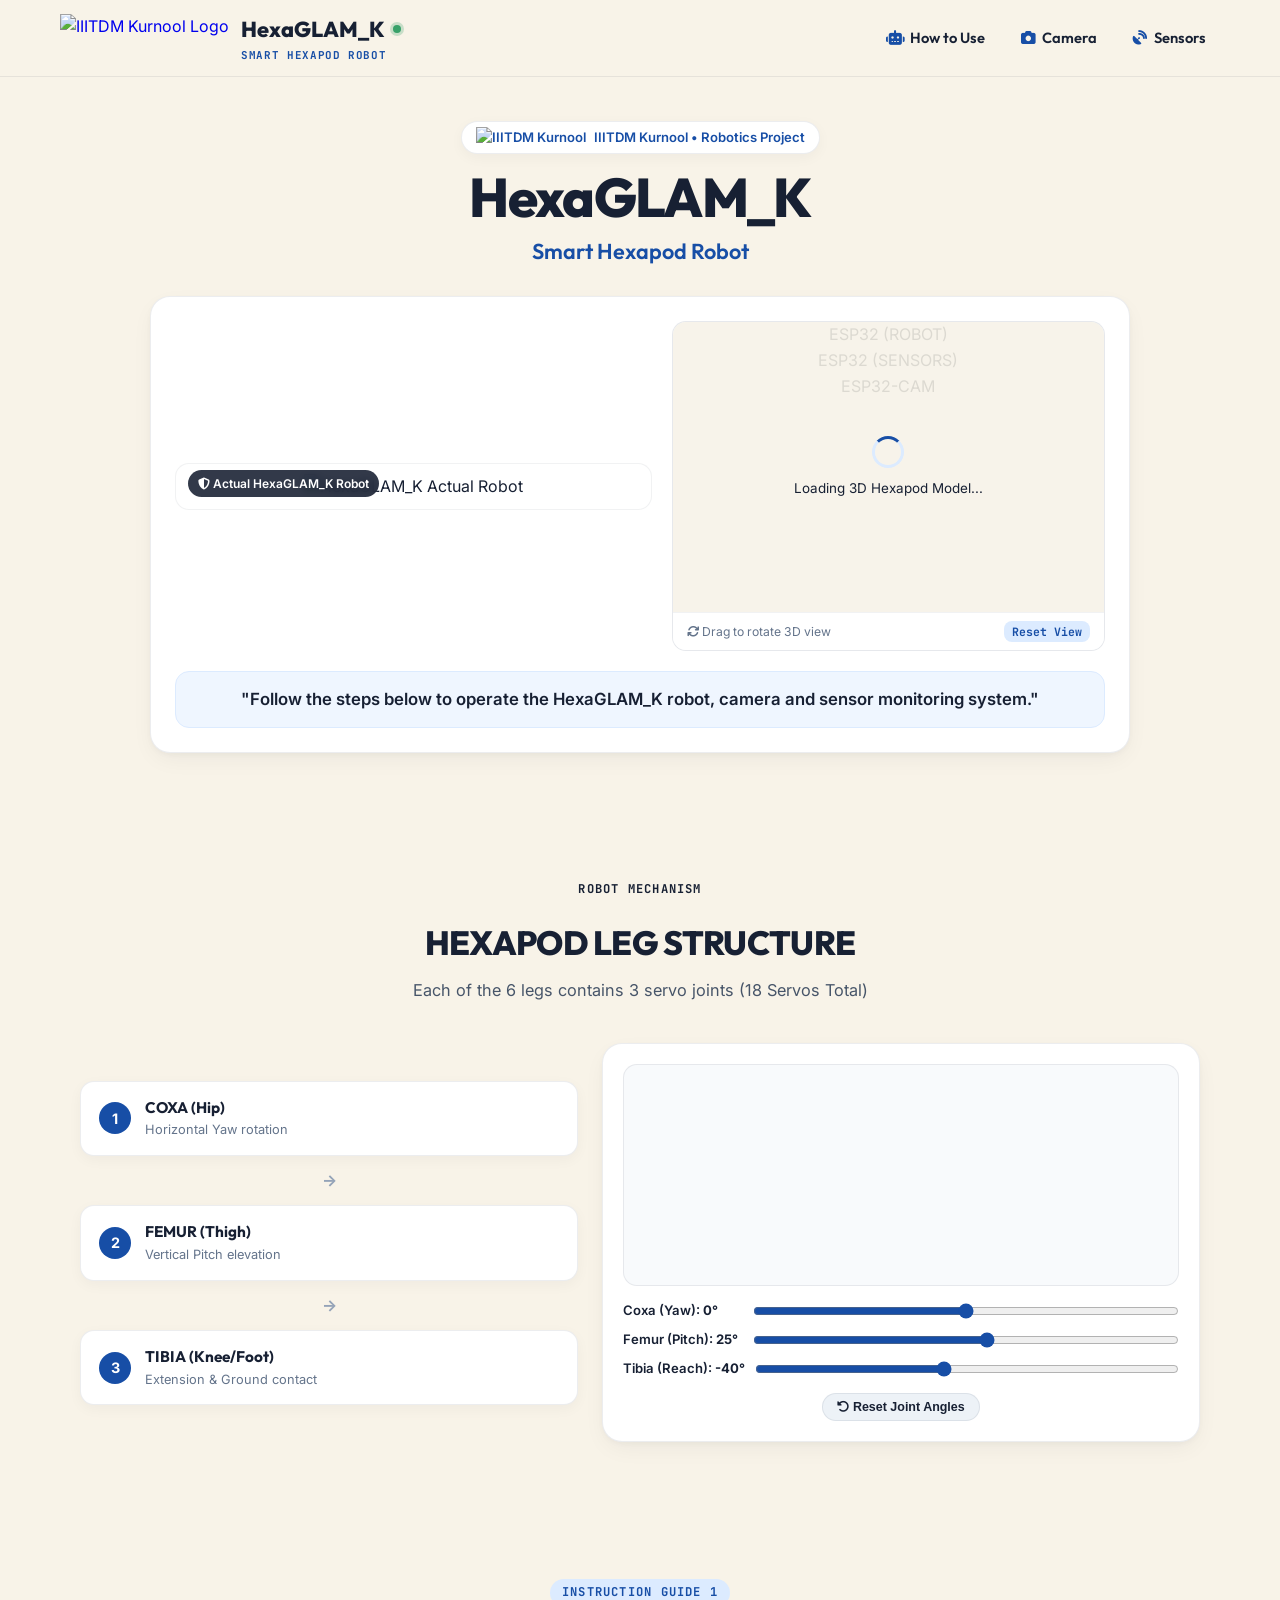
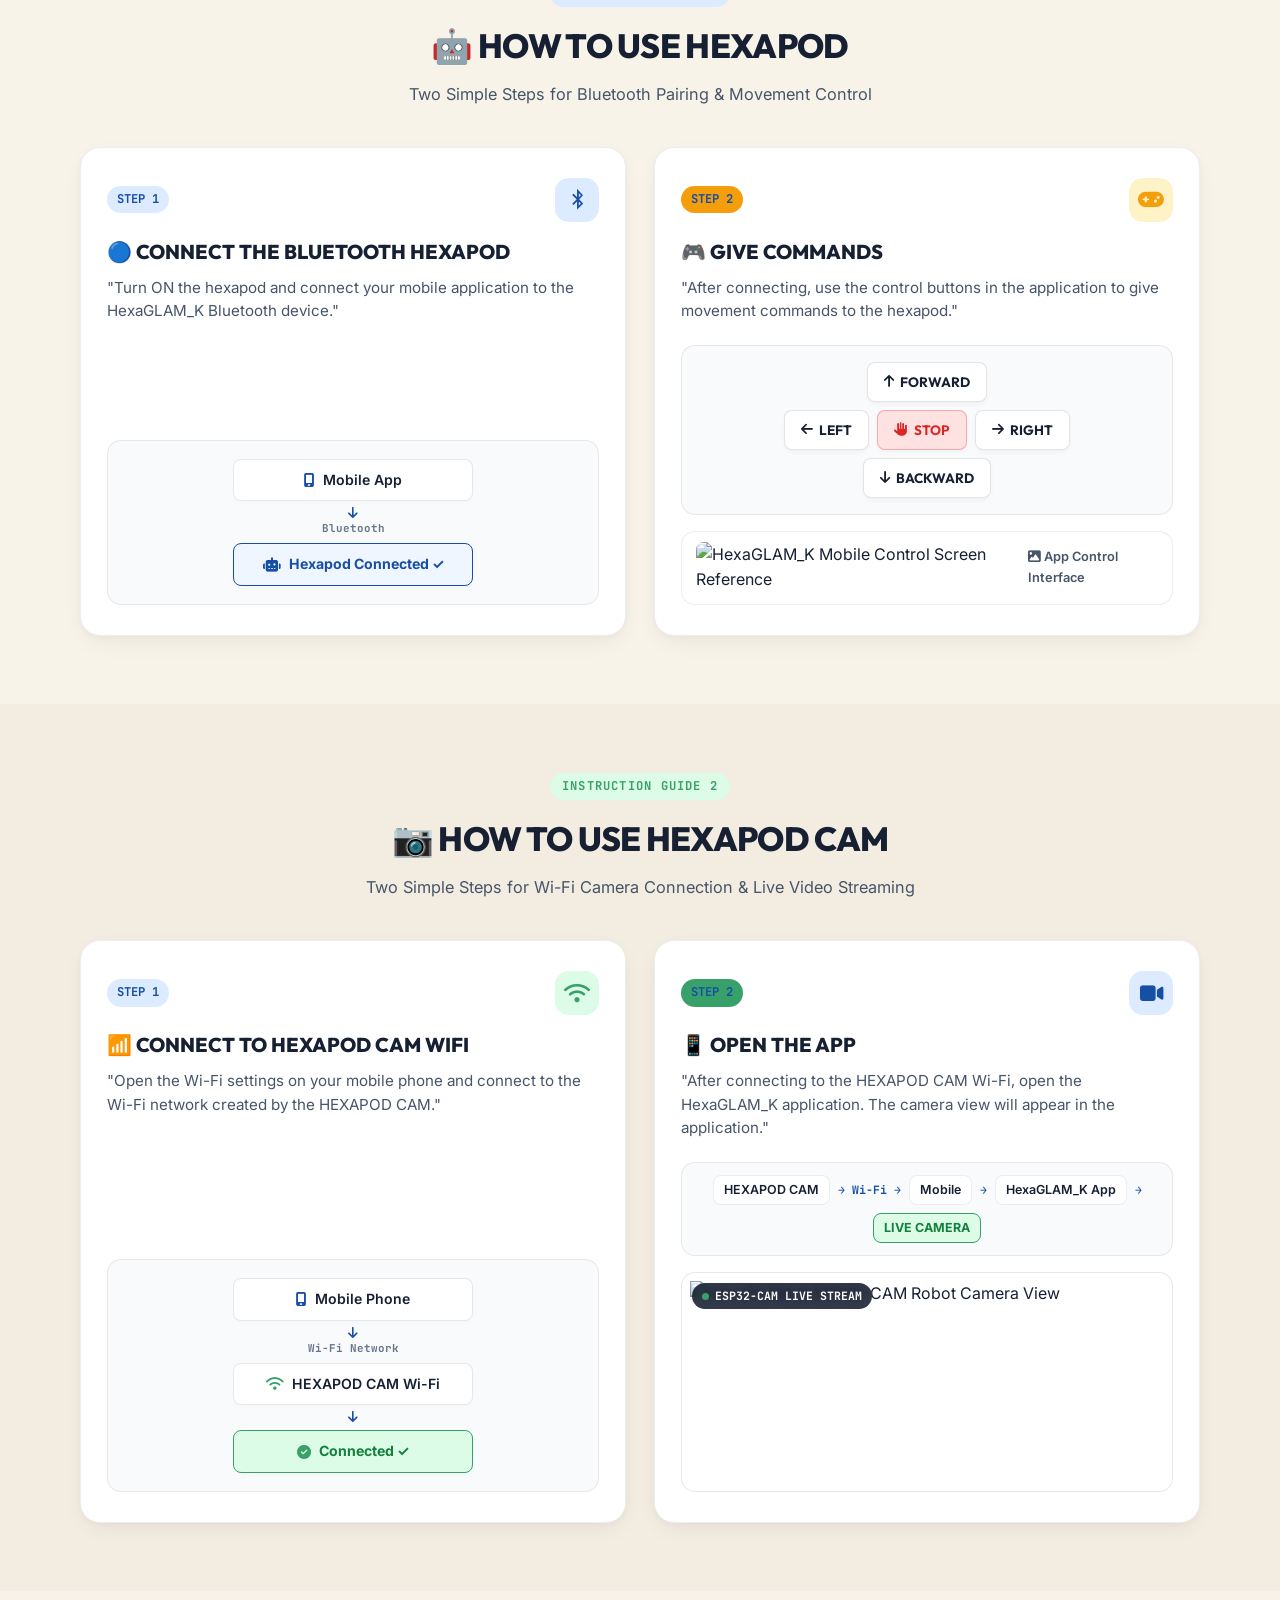
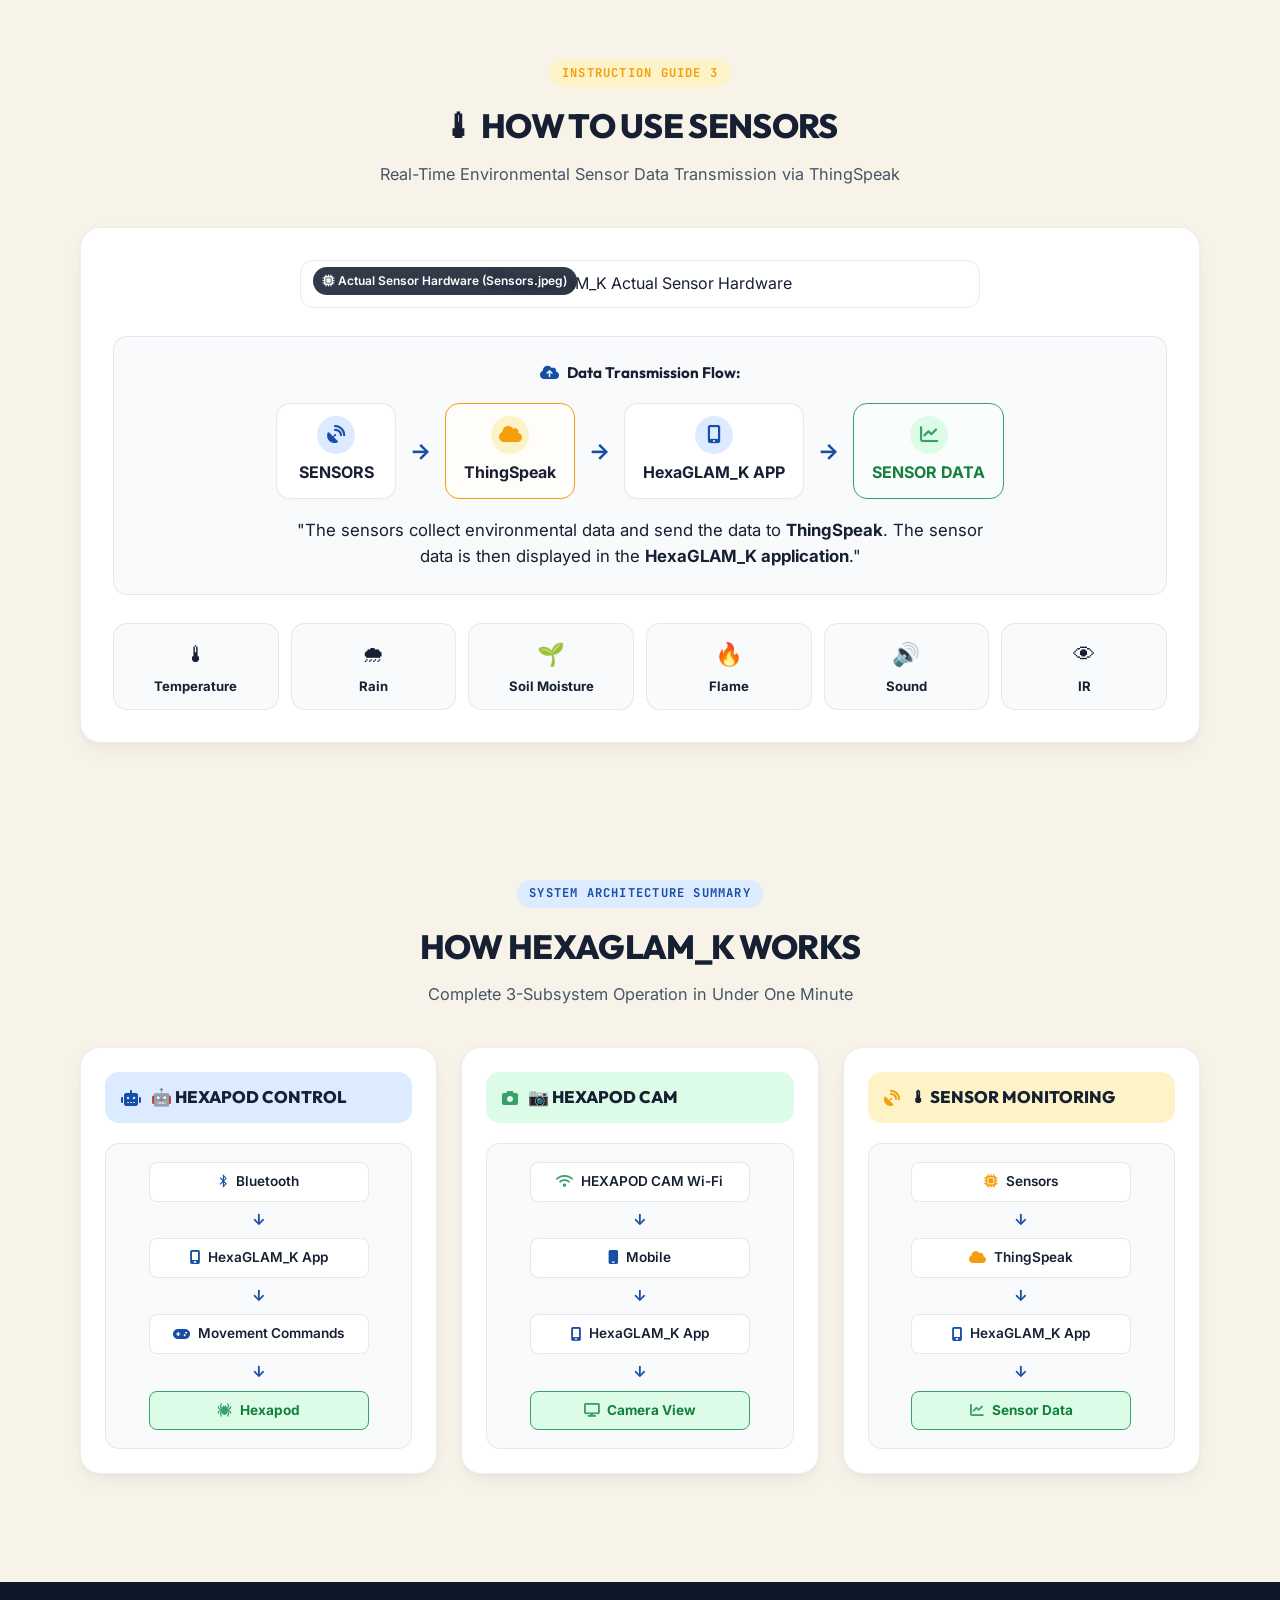
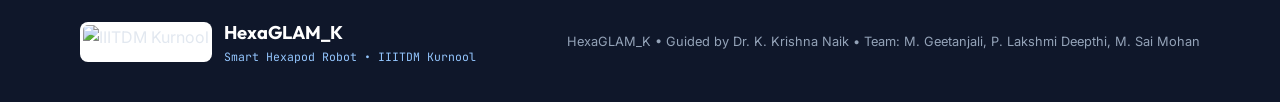
==== commit 2a27b82b: "Update footer credit text in index.html" ====
--- a/Codes/index.html
+++ b/Codes/index.html
@@ -560,7 +560,7 @@
           <p>Smart Hexapod Robot &bull; IIITDM Kurnool</p>
         </div>
       </div>
-      <p class="footer-credit">&copy; 2026 HexaGLAM_K &bull; Guided by Dr. K. Krishna Naik &bull; Team: M. Geetanjali,
+      <p class="footer-credit"> HexaGLAM_K &bull; Guided by Dr. K. Krishna Naik &bull; Team: M. Geetanjali,
         P. Lakshmi Deepthi, M. Sai Mohan</p>
     </div>
   </footer>
@@ -573,4 +573,4 @@
   <script src="script.js"></script>
 </body>
 
-</html>+</html>
